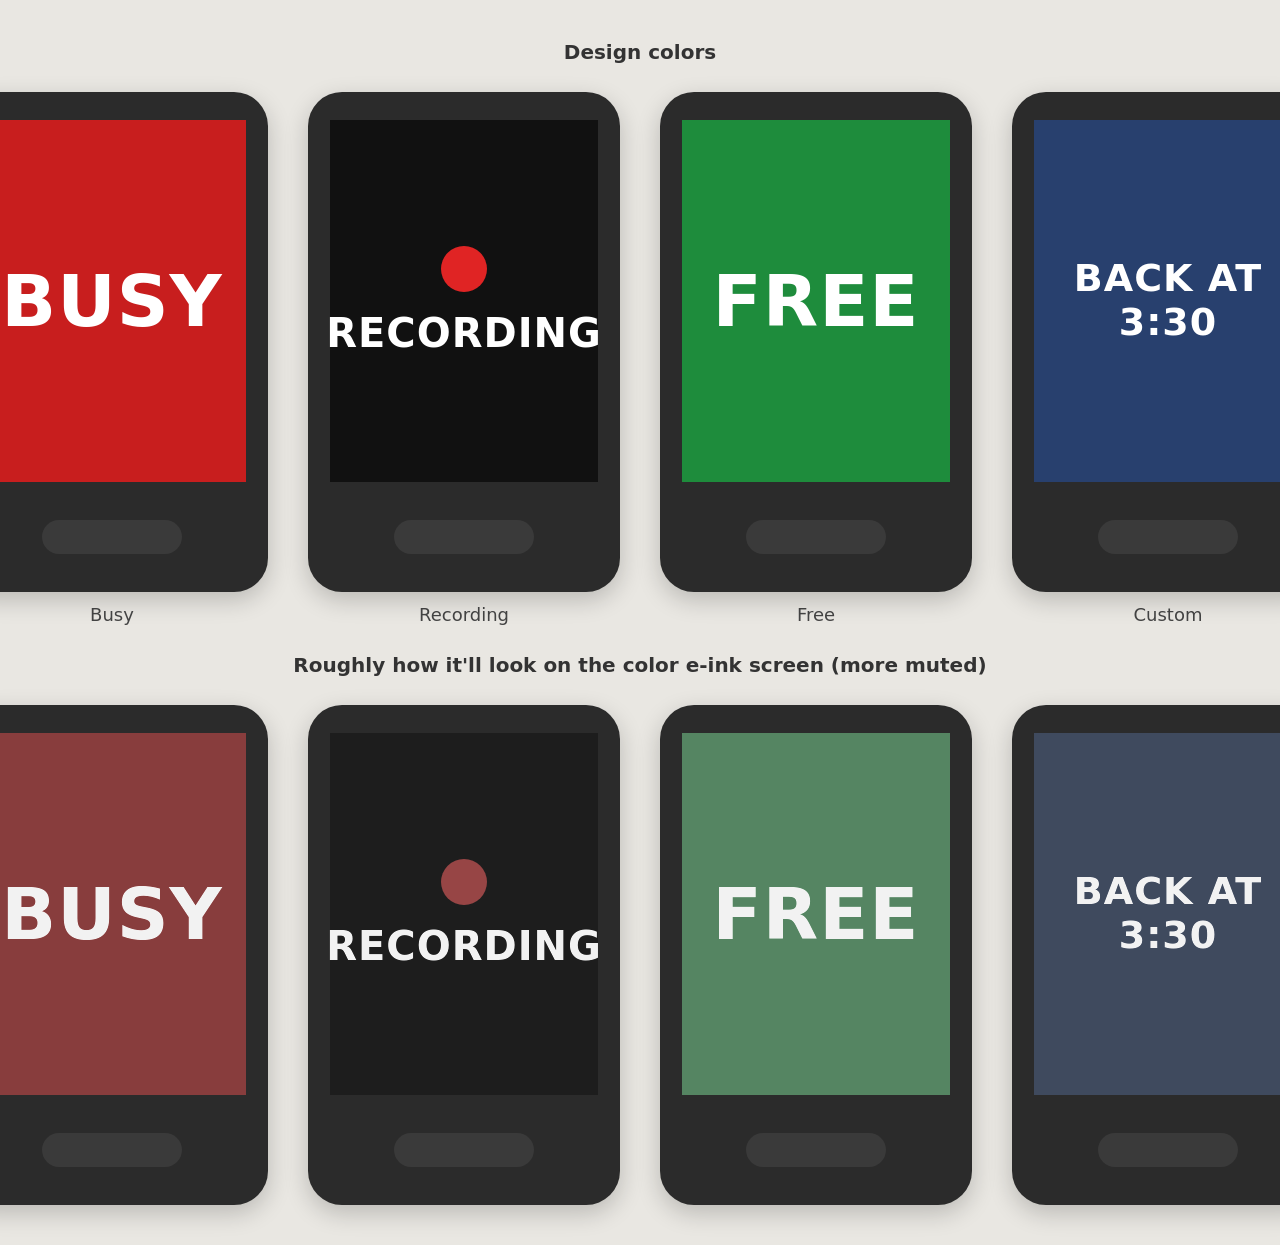
==== projects/eink-door-sign/design/mockup.html @ 67f8030d "Door sign: color portrait design with Busy/Recording/Free/Custom Red, black-with-dot, green and navy" ====
<!doctype html><html><head><meta charset="utf-8"><style>
body{margin:0;background:#e9e7e2;font-family:"Noto Sans","DejaVu Sans",sans-serif;padding:40px;display:flex;flex-direction:column;gap:28px;align-items:center}
.row{display:flex;gap:40px}
.dev{background:#2b2b2b;border-radius:34px;padding:28px 22px 110px;box-shadow:0 8px 24px #0003;position:relative}
.dev::after{content:"";position:absolute;bottom:38px;left:50%;transform:translateX(-50%);width:140px;height:34px;border-radius:17px;background:#3a3a3a}
.scr{width:268px;height:362px;display:flex;flex-direction:column;align-items:center;justify-content:center;color:#fff;font-weight:800;letter-spacing:1px;text-align:center}
.lab{text-align:center;color:#444;margin-top:12px;font-size:18px}
.dot{width:46px;height:46px;border-radius:50%;background:#e02424;margin-bottom:18px}
.k .scr{filter:saturate(.45) brightness(1.08) contrast(.9)}
h2{margin:0;font-weight:600;color:#333;font-size:20px}
</style></head><body>
<h2>Design colors</h2>
<div class="row">
 <div><div class="dev"><div class="scr" style="background:#c81e1e;font-size:72px">BUSY</div></div><div class="lab">Busy</div></div>
 <div><div class="dev"><div class="scr" style="background:#111;font-size:40px"><div class="dot"></div>RECORDING</div></div><div class="lab">Recording</div></div>
 <div><div class="dev"><div class="scr" style="background:#1e8c3c;font-size:72px">FREE</div></div><div class="lab">Free</div></div>
 <div><div class="dev"><div class="scr" style="background:#28406e;font-size:38px;line-height:1.15">BACK AT<br>3:30</div></div><div class="lab">Custom</div></div>
</div>
<h2>Roughly how it'll look on the color e-ink screen (more muted)</h2>
<div class="row k">
 <div><div class="dev"><div class="scr" style="background:#c81e1e;font-size:72px">BUSY</div></div></div>
 <div><div class="dev"><div class="scr" style="background:#111;font-size:40px"><div class="dot"></div>RECORDING</div></div></div>
 <div><div class="dev"><div class="scr" style="background:#1e8c3c;font-size:72px">FREE</div></div></div>
 <div><div class="dev"><div class="scr" style="background:#28406e;font-size:38px;line-height:1.15">BACK AT<br>3:30</div></div></div>
</div>
</body></html>
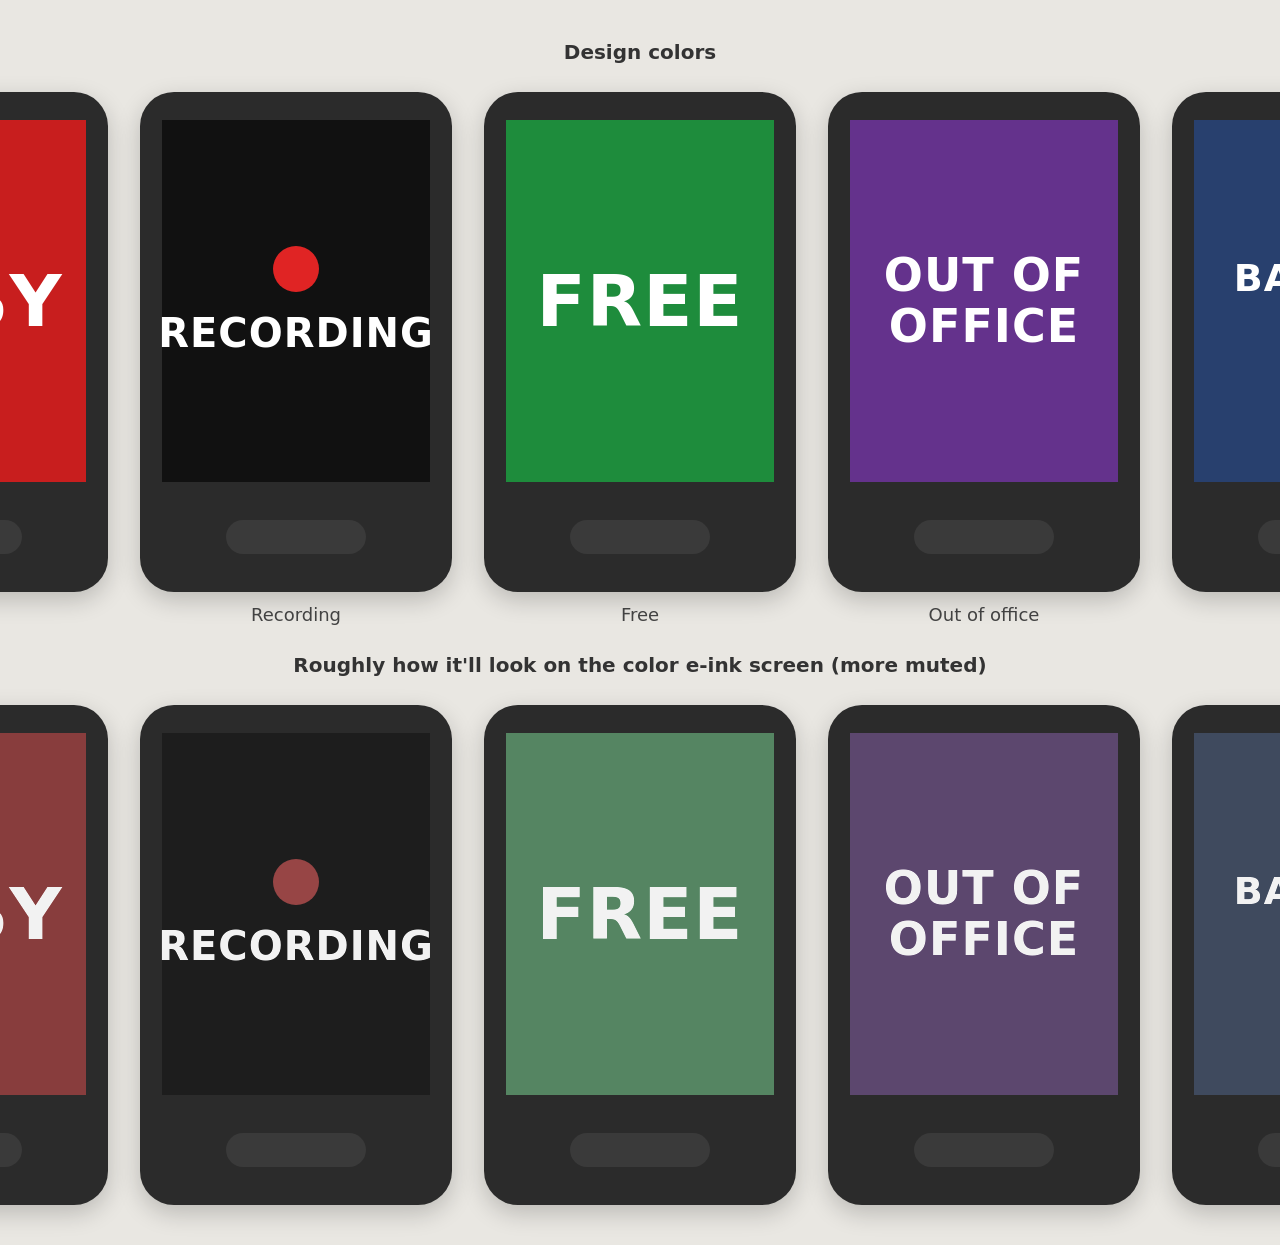
==== commit 05d028f5: "Door sign: add Out of office option (purple) Adds a preset with menu button, OOO/OUT/AWAY aliases, p" ====
--- a/projects/eink-door-sign/design/mockup.html
+++ b/projects/eink-door-sign/design/mockup.html
@@ -1,6 +1,6 @@
 <!doctype html><html><head><meta charset="utf-8"><style>
 body{margin:0;background:#e9e7e2;font-family:"Noto Sans","DejaVu Sans",sans-serif;padding:40px;display:flex;flex-direction:column;gap:28px;align-items:center}
-.row{display:flex;gap:40px}
+.row{display:flex;gap:32px}
 .dev{background:#2b2b2b;border-radius:34px;padding:28px 22px 110px;box-shadow:0 8px 24px #0003;position:relative}
 .dev::after{content:"";position:absolute;bottom:38px;left:50%;transform:translateX(-50%);width:140px;height:34px;border-radius:17px;background:#3a3a3a}
 .scr{width:268px;height:362px;display:flex;flex-direction:column;align-items:center;justify-content:center;color:#fff;font-weight:800;letter-spacing:1px;text-align:center}
@@ -14,6 +14,7 @@
  <div><div class="dev"><div class="scr" style="background:#c81e1e;font-size:72px">BUSY</div></div><div class="lab">Busy</div></div>
  <div><div class="dev"><div class="scr" style="background:#111;font-size:40px"><div class="dot"></div>RECORDING</div></div><div class="lab">Recording</div></div>
  <div><div class="dev"><div class="scr" style="background:#1e8c3c;font-size:72px">FREE</div></div><div class="lab">Free</div></div>
+ <div><div class="dev"><div class="scr" style="background:#64328c;font-size:46px;line-height:1.1">OUT OF<br>OFFICE</div></div><div class="lab">Out of office</div></div>
  <div><div class="dev"><div class="scr" style="background:#28406e;font-size:38px;line-height:1.15">BACK AT<br>3:30</div></div><div class="lab">Custom</div></div>
 </div>
 <h2>Roughly how it'll look on the color e-ink screen (more muted)</h2>
@@ -21,6 +22,7 @@
  <div><div class="dev"><div class="scr" style="background:#c81e1e;font-size:72px">BUSY</div></div></div>
  <div><div class="dev"><div class="scr" style="background:#111;font-size:40px"><div class="dot"></div>RECORDING</div></div></div>
  <div><div class="dev"><div class="scr" style="background:#1e8c3c;font-size:72px">FREE</div></div></div>
+ <div><div class="dev"><div class="scr" style="background:#64328c;font-size:46px;line-height:1.1">OUT OF<br>OFFICE</div></div></div>
  <div><div class="dev"><div class="scr" style="background:#28406e;font-size:38px;line-height:1.15">BACK AT<br>3:30</div></div></div>
 </div>
 </body></html>
